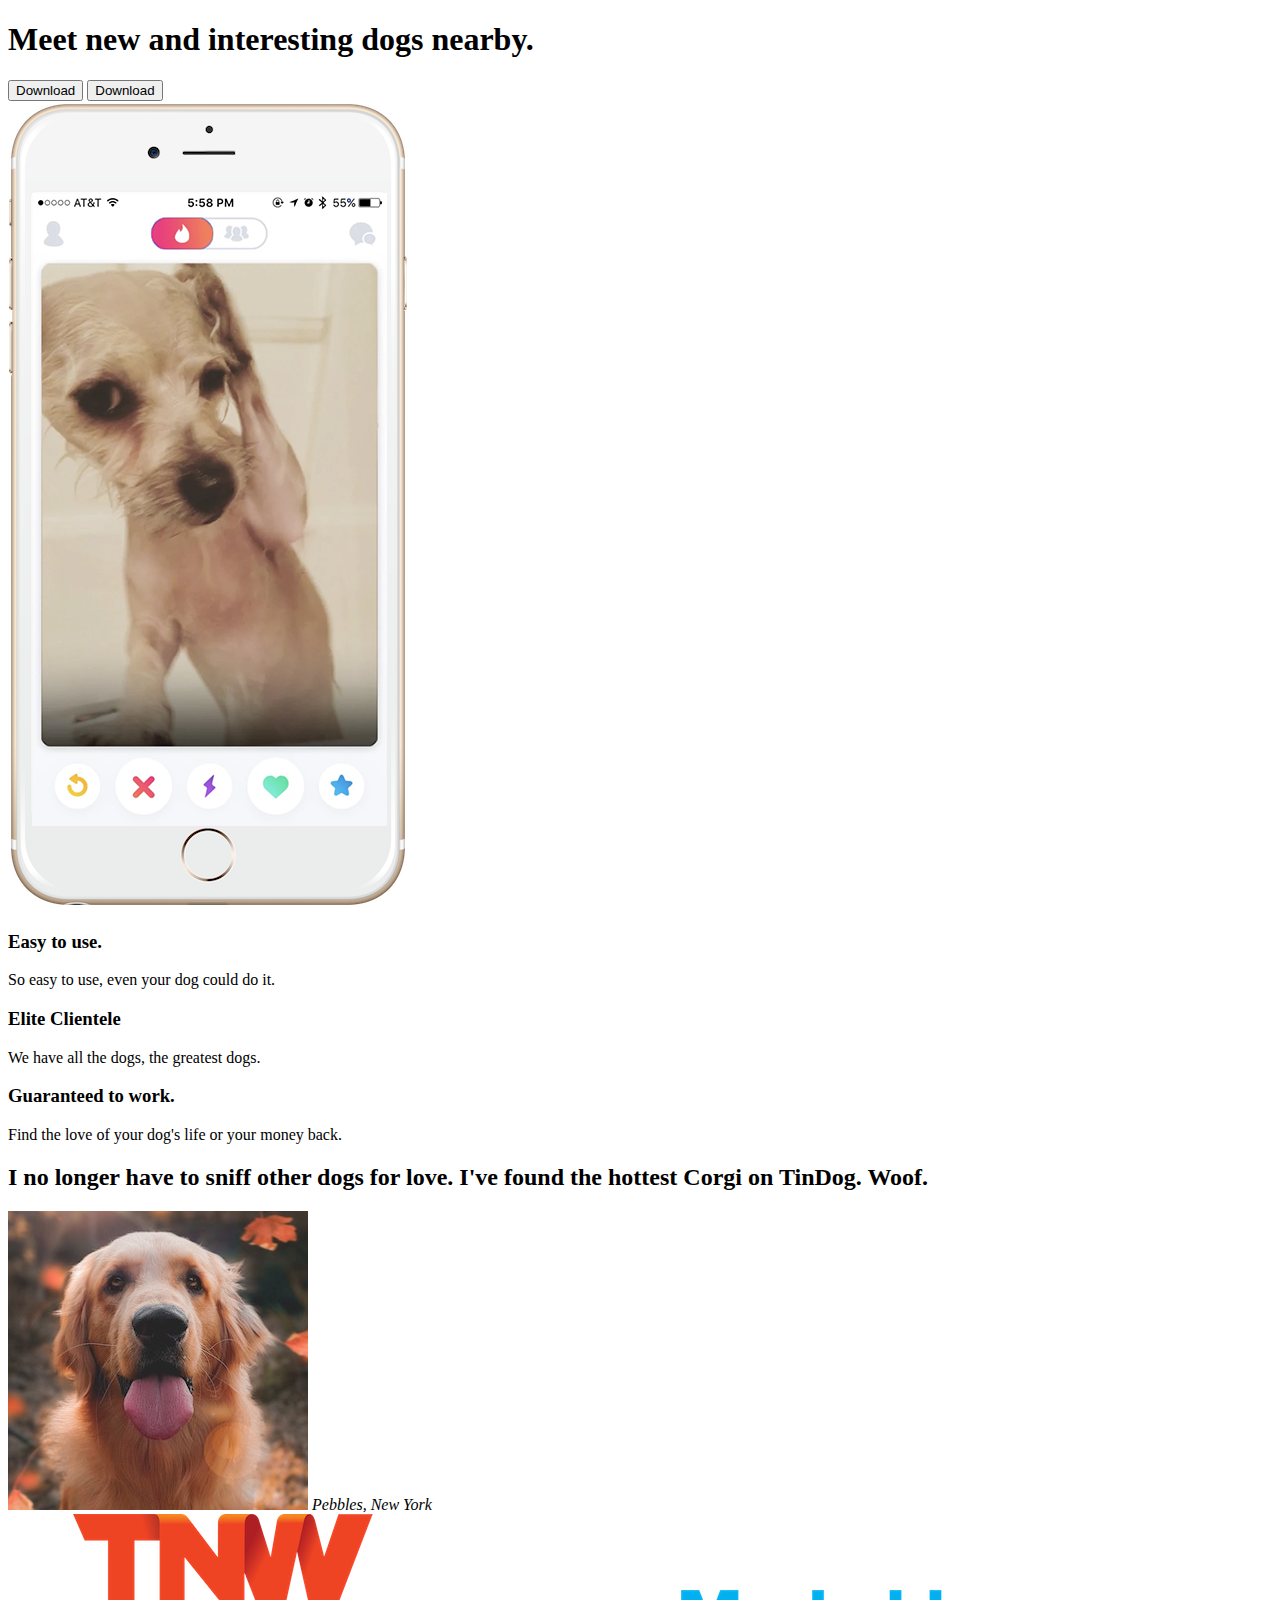
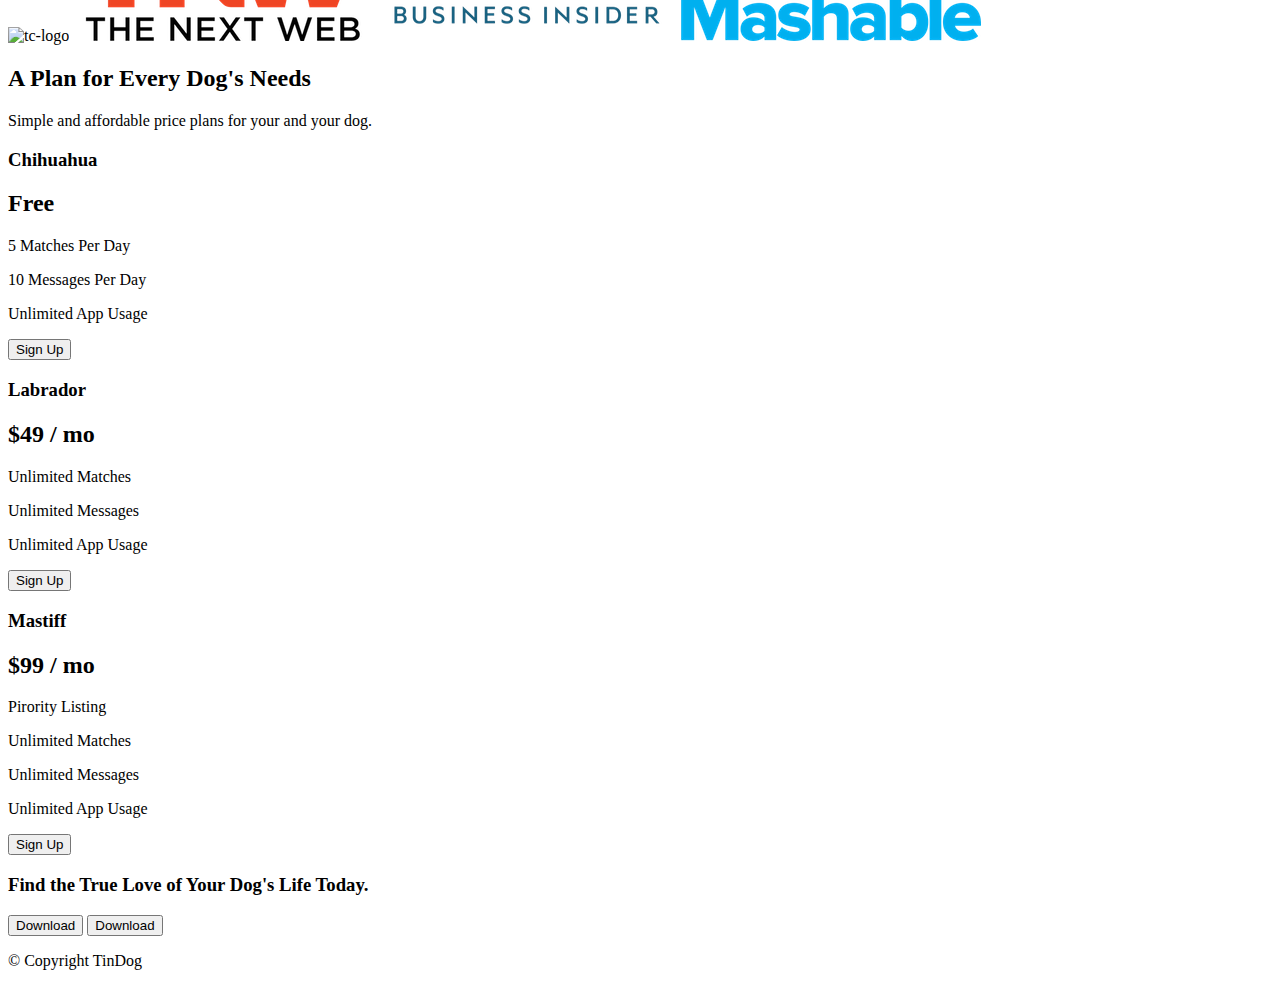
==== TinDog-Start-master/index.html @ e4f6cde6 "TinDog v.1.0" ====
<!DOCTYPE html>
<html>

<head>
  <meta charset="utf-8">
  <title>TinDog</title>
  <link rel="stylesheet" href="css/styles.css">
</head>

<body>

  <section id="title">

    <!-- Nav Bar -->




    <!-- Title -->

    <div>
      <h1>Meet new and interesting dogs nearby.</h1>
      <button type="button">Download</button>
      <button type="button">Download</button>
    </div>
    <div>
      <img src="images/iphone6.png" alt="iphone-mockup">
    </div>

  </section>


  <!-- Features -->

  <section id="features">

    <h3>Easy to use.</h3>
    <p>So easy to use, even your dog could do it.</p>

    <h3>Elite Clientele</h3>
    <p>We have all the dogs, the greatest dogs.</p>

    <h3>Guaranteed to work.</h3>
    <p>Find the love of your dog's life or your money back.</p>

  </section>


  <!-- Testimonials -->

  <section id="testimonials">

    <h2>I no longer have to sniff other dogs for love. I've found the hottest Corgi on TinDog. Woof.</h2>
    <img src="images/dog-img.jpg" alt="dog-profile">
    <em>Pebbles, New York</em>

    <!-- <h2 class="testimonial-text">My dog used to be so lonely, but with TinDog's help, they've found the love of their life. I think.</h2>
    <img class="testimonial-image" src="images/lady-img.jpg" alt="lady-profile">
    <em>Beverly, Illinois</em> -->

  </section>


  <!-- Press -->

  <section id="press">
    <img src="images/techcrunch.png" alt="tc-logo">
    <img src="images/tnw.png" alt="tnw-logo">
    <img src="images/bizinsider.png" alt="biz-insider-logo">
    <img src="images/mashable.png" alt="mashable-logo">

  </section>


  <!-- Pricing -->

  <section id="pricing">

    <h2>A Plan for Every Dog's Needs</h2>
    <p>Simple and affordable price plans for your and your dog.</p>


    <h3>Chihuahua</h3>
    <h2>Free</h2>
    <p>5 Matches Per Day</p>
    <p>10 Messages Per Day</p>
    <p>Unlimited App Usage</p>
    <button type="button">Sign Up</button>


    <h3>Labrador</h3>
    <h2>$49 / mo</h2>
    <p>Unlimited Matches</p>
    <p>Unlimited Messages</p>
    <p>Unlimited App Usage</p>
    <button type="button">Sign Up</button>


    <h3>Mastiff</h3>
    <h2>$99 / mo</h2>
    <p>Pirority Listing</p>
    <p>Unlimited Matches</p>
    <p>Unlimited Messages</p>
    <p>Unlimited App Usage</p>
    <button type="button">Sign Up</button>

  </section>


  <!-- Call to Action -->

  <section id="cta">

    <h3>Find the True Love of Your Dog's Life Today.</h3>
    <button type="button">Download</button>
    <button type="button">Download</button>

  </section>


  <!-- Footer -->

  <footer id="footer">

    <p>© Copyright TinDog</p>

  </footer>


</body>

</html>
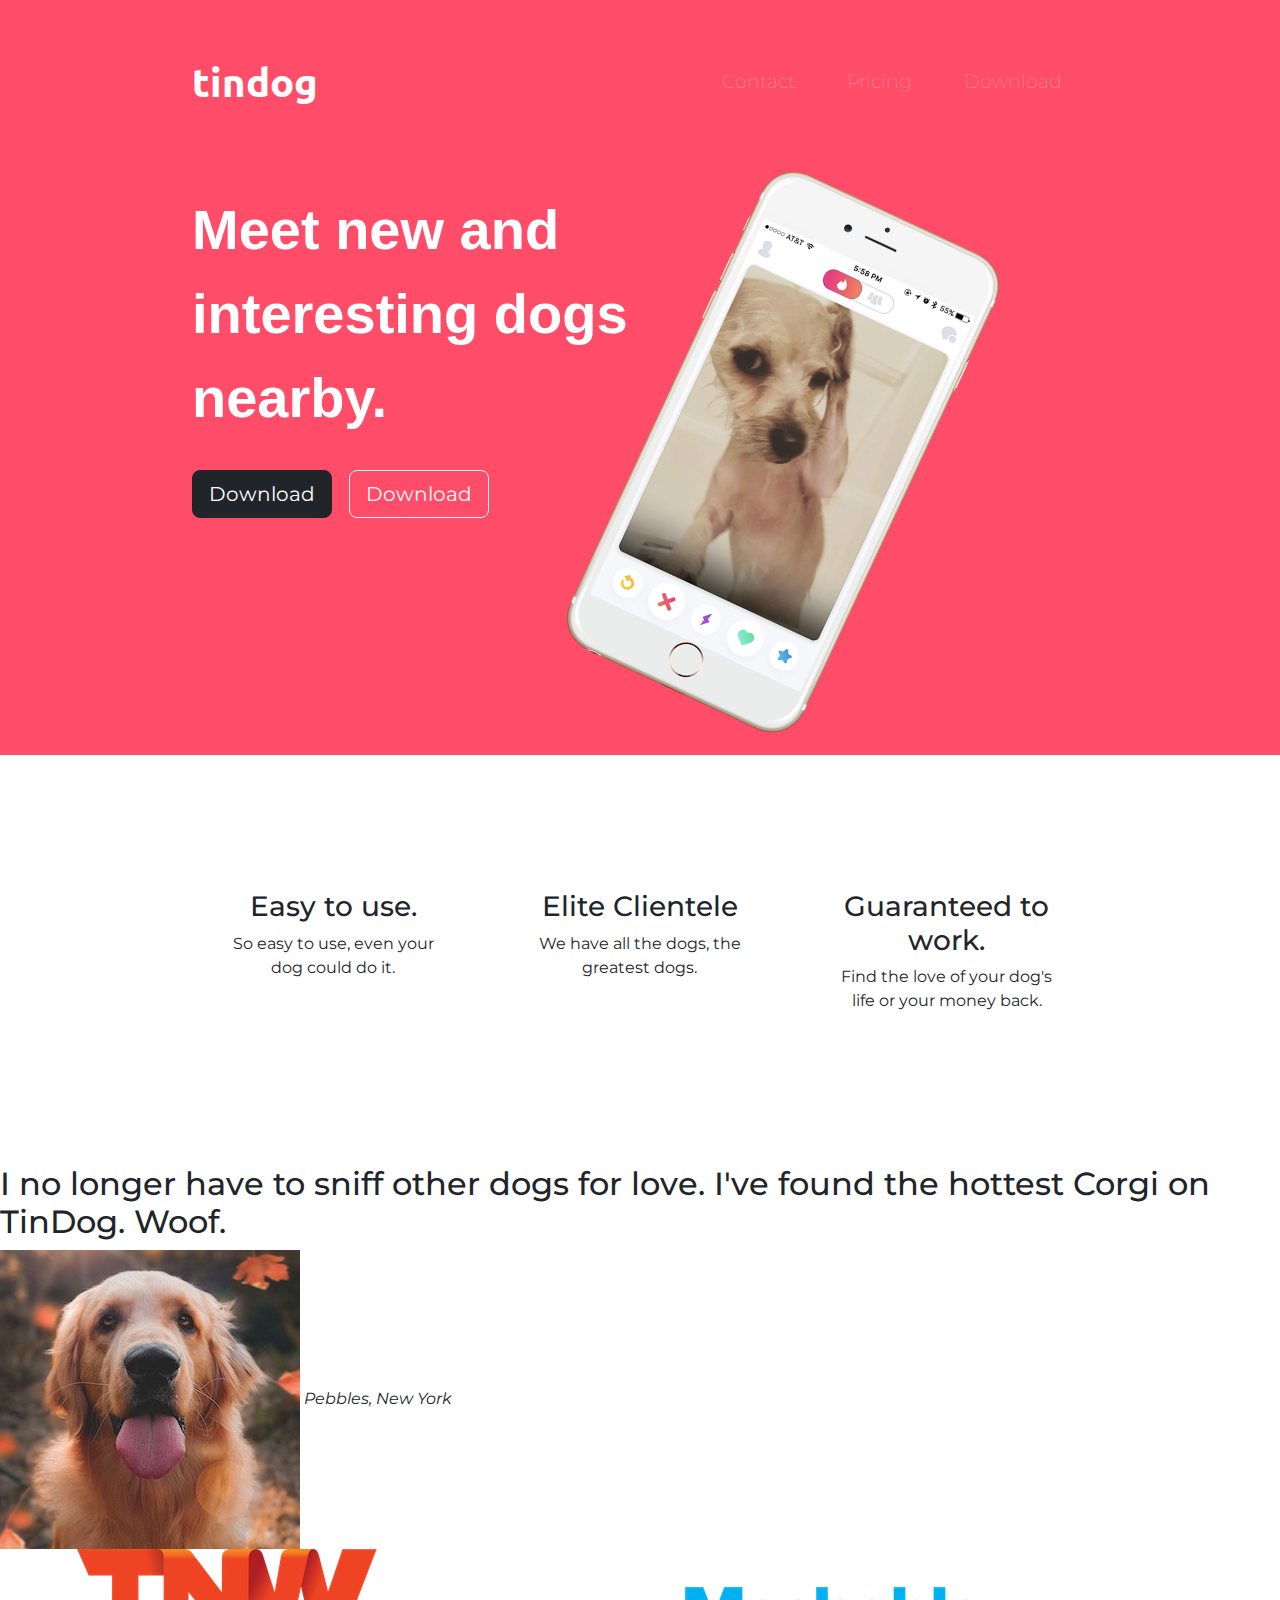
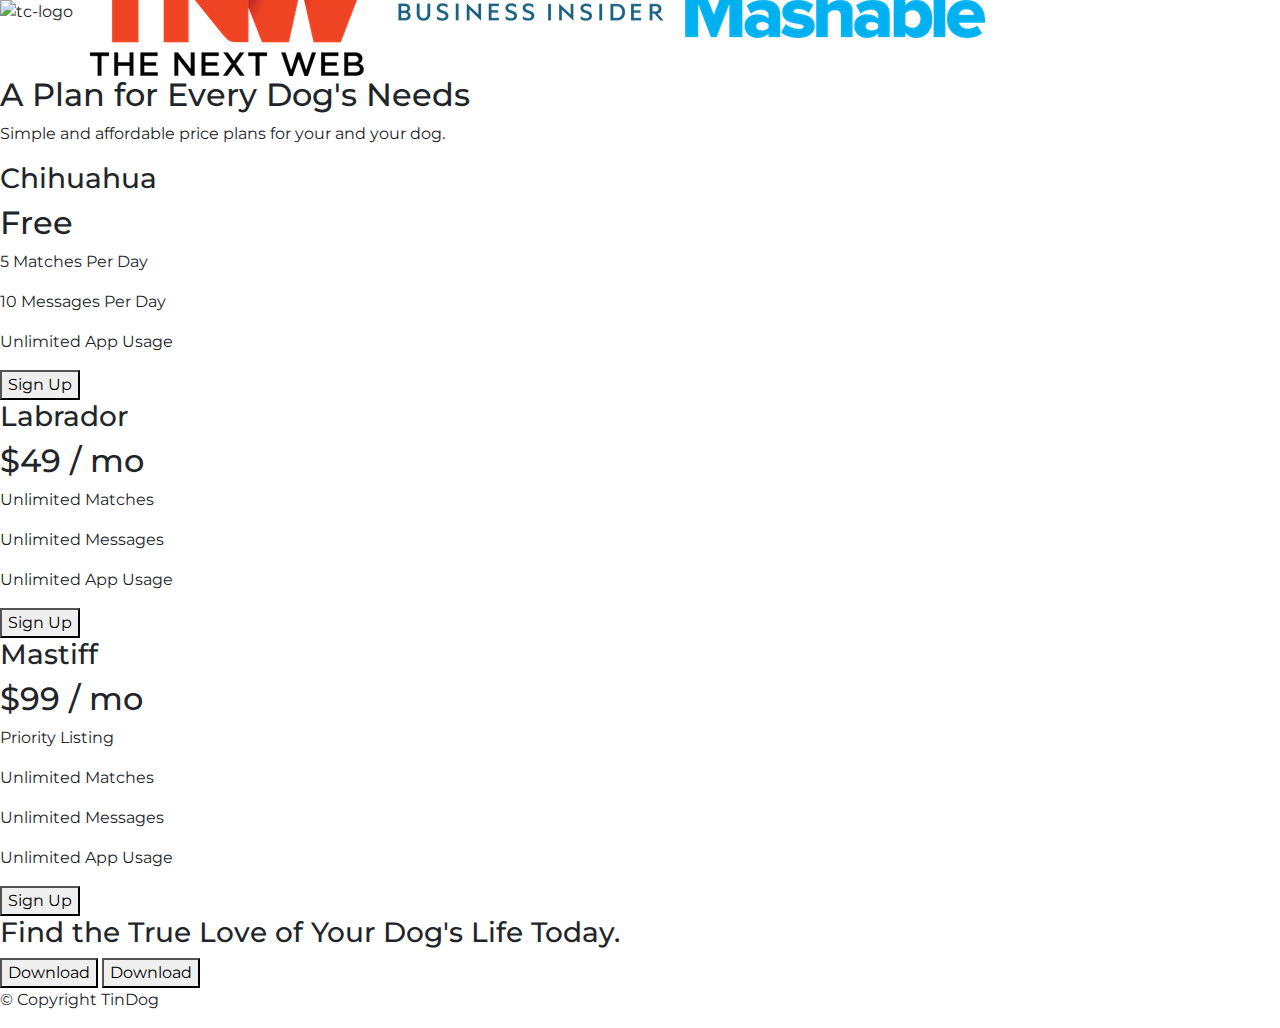
==== commit afad0db2: "tindog v.1.0.1 customized nav bar and title bar" ====
--- a/TinDog-Start-master/index.html
+++ b/TinDog-Start-master/index.html
@@ -3,45 +3,98 @@
 
 <head>
   <meta charset="utf-8">
+  <meta name="viewport" content="width=device-width, initial-scale=1">
   <title>TinDog</title>
+
+  <!-- Google Fonts -->
+  <link href="https://fonts.googleapis.com/css2?family=Montserrat:wght@900&display=swap" rel="stylesheet">
+  <link href="https://fonts.googleapis.com/css2?family=Montserrat&display=swap" rel="stylesheet">
+  <link rel="preconnect" href="https://fonts.googleapis.com">
+  <link rel="preconnect" href="https://fonts.gstatic.com" crossorigin>
+  <link href="https://fonts.googleapis.com/css2?family=Ubuntu&display=swap" rel="stylesheet">
+
+  <!-- Bootstrap CDN -->
+  <link rel="stylesheet" href="https://cdn.jsdelivr.net/npm/bootstrap@5.2.0-beta1/dist/css/bootstrap.min.css">
   <link rel="stylesheet" href="css/styles.css">
+
+  <!-- Bootstrap Script -->
+  <script src="https://cdn.jsdelivr.net/npm/@popperjs/core@2.11.5/dist/umd/popper.min.js"
+    integrity="sha384-Xe+8cL9oJa6tN/veChSP7q+mnSPaj5Bcu9mPX5F5xIGE0DVittaqT5lorf0EI7Vk"
+    crossorigin="anonymous"></script>
+  <script src="https://cdn.jsdelivr.net/npm/bootstrap@5.2.0-beta1/dist/js/bootstrap.min.js"
+    integrity="sha384-kjU+l4N0Yf4ZOJErLsIcvOU2qSb74wXpOhqTvwVx3OElZRweTnQ6d31fXEoRD1Jy"
+    crossorigin="anonymous"></script>
+
+  <!-- Font Awesome -->
+  <script src="https://kit.fontawesome.com/07d00f4453.js" crossorigin="anonymous"></script>
+
+
 </head>
 
 <body>
 
   <section id="title">
+    <div class="container-fluid">
+      <!-- Nav Bar -->
+      <nav class="navbar navbar-expand-lg  navbar-dark ">
+        <a class="navbar-brand" href="#">tindog</a>
+        <button class="navbar-toggler" type="button" data-bs-toggle="collapse" data-bs-target="#navbarTogglerDemo01"
+          aria-controls="navbarTogglerDemo01" aria-expanded="false" aria-label="Toggle navigation">
+          <span class="navbar-toggler-icon"></span>
+        </button>
+        <div class="collapse navbar-collapse" id="navbarTogglerDemo01">
+          <ul class="navbar-nav ms-auto">
+            <li class="nav-item">
+              <a class="nav-link" aria-current="page" href="#">Contact</a>
+            </li>
+            <li class="nav-item">
+              <a class="nav-link" href="#">Pricing</a>
+            </li>
+            <li class="nav-item">
+              <a class="nav-link">Download</a>
+            </li>
+          </ul>
+        </div>
+      </nav>
 
-    <!-- Nav Bar -->
+      <!-- Title -->
 
+      <div class="row">
+        <div class="col-lg-6 col-md-6">
+          <h1>Meet new and interesting dogs nearby.</h1>
+          <button type="button" class="btn btn-lg btn-dark downloadButton"> <i class="fa-brands fa-apple"></i>
+            Download</button>
+          <button type="buton" class="btn btn-outline-light btn-lg"> <i
+              class="fa-brands fa-google-play"></i>Download</button>
+        </div>
 
-
-
-    <!-- Title -->
-
-    <div>
-      <h1>Meet new and interesting dogs nearby.</h1>
-      <button type="button">Download</button>
-      <button type="button">Download</button>
+        <div class="col-lg-6">
+          <img class="iphone6" src="images/iphone6.png" alt="iphone-mockup">
+        </div>
+      </div>
     </div>
-    <div>
-      <img src="images/iphone6.png" alt="iphone-mockup">
-    </div>
-
   </section>
 
 
   <!-- Features -->
 
   <section id="features">
+    <div class="row">
 
-    <h3>Easy to use.</h3>
-    <p>So easy to use, even your dog could do it.</p>
+      <div class="col-lg-4 feature-box">
+        <h3>Easy to use.</h3>
+        <p>So easy to use, even your dog could do it.</p>
+      </div>
 
-    <h3>Elite Clientele</h3>
-    <p>We have all the dogs, the greatest dogs.</p>
-
-    <h3>Guaranteed to work.</h3>
-    <p>Find the love of your dog's life or your money back.</p>
+      <div class="col-lg-4 feature-box">
+        <h3>Elite Clientele</h3>
+        <p>We have all the dogs, the greatest dogs.</p>
+      </div>
+      <div class="col-lg-4 feature-box">
+        <h3>Guaranteed to work.</h3>
+        <p>Find the love of your dog's life or your money back.</p>
+      </div>
+    </div>
 
   </section>
 
@@ -98,7 +151,7 @@
 
     <h3>Mastiff</h3>
     <h2>$99 / mo</h2>
-    <p>Pirority Listing</p>
+    <p>Priority Listing</p>
     <p>Unlimited Matches</p>
     <p>Unlimited Messages</p>
     <p>Unlimited App Usage</p>
@@ -129,4 +182,4 @@
 
 </body>
 
-</html>
+</html>--- a/TinDog-Start-master/css/styles.css
+++ b/TinDog-Start-master/css/styles.css
@@ -0,0 +1,75 @@
+#title {
+    background-color: #ff4c68;
+}
+
+body {
+    font-family: "Montserrat";
+    font-weight: 400;
+}
+
+h1 {
+    font-family: "Montserrat-Black", sans-serif;
+    font-weight: 900;
+    font-size: 3.5rem;
+    line-height: 1.5;
+    color: white;
+}
+
+.container-fluid {
+    padding: 3% 15%;
+}
+
+.apple {
+    width: 25px;
+    margin-bottom: 7px;
+}
+
+.playstore {
+    width: 20px;
+    margin-bottom: 5px;
+}
+
+
+
+/* Navigation Bar */
+.navbar {
+    padding-bottom: 4.5rem;
+}
+
+.navbar-brand {
+    font-family: "Ubuntu", san-serif;
+    font-size: 2.5rem;
+    font-weight: bold;
+}
+
+.nav-item {
+    padding: 0 18px;
+}
+
+.nav-link {
+    font-size: 1.2rem;
+    /* font-family: "Monserrat"; */
+    font-weight: lighter;
+}
+
+/* Buttons */
+.downloadButton {
+    margin: 5% 3% 5% 0;
+}
+
+/* title image */
+.iphone6 {
+    transform: rotate(25deg);
+    /* margin-top: 100px; */
+    width: 60%;
+}
+
+/* Features */
+#features {
+    padding: 7% 15%;
+    text-align: center;
+}
+
+.feature-box {
+    padding: 5%;
+}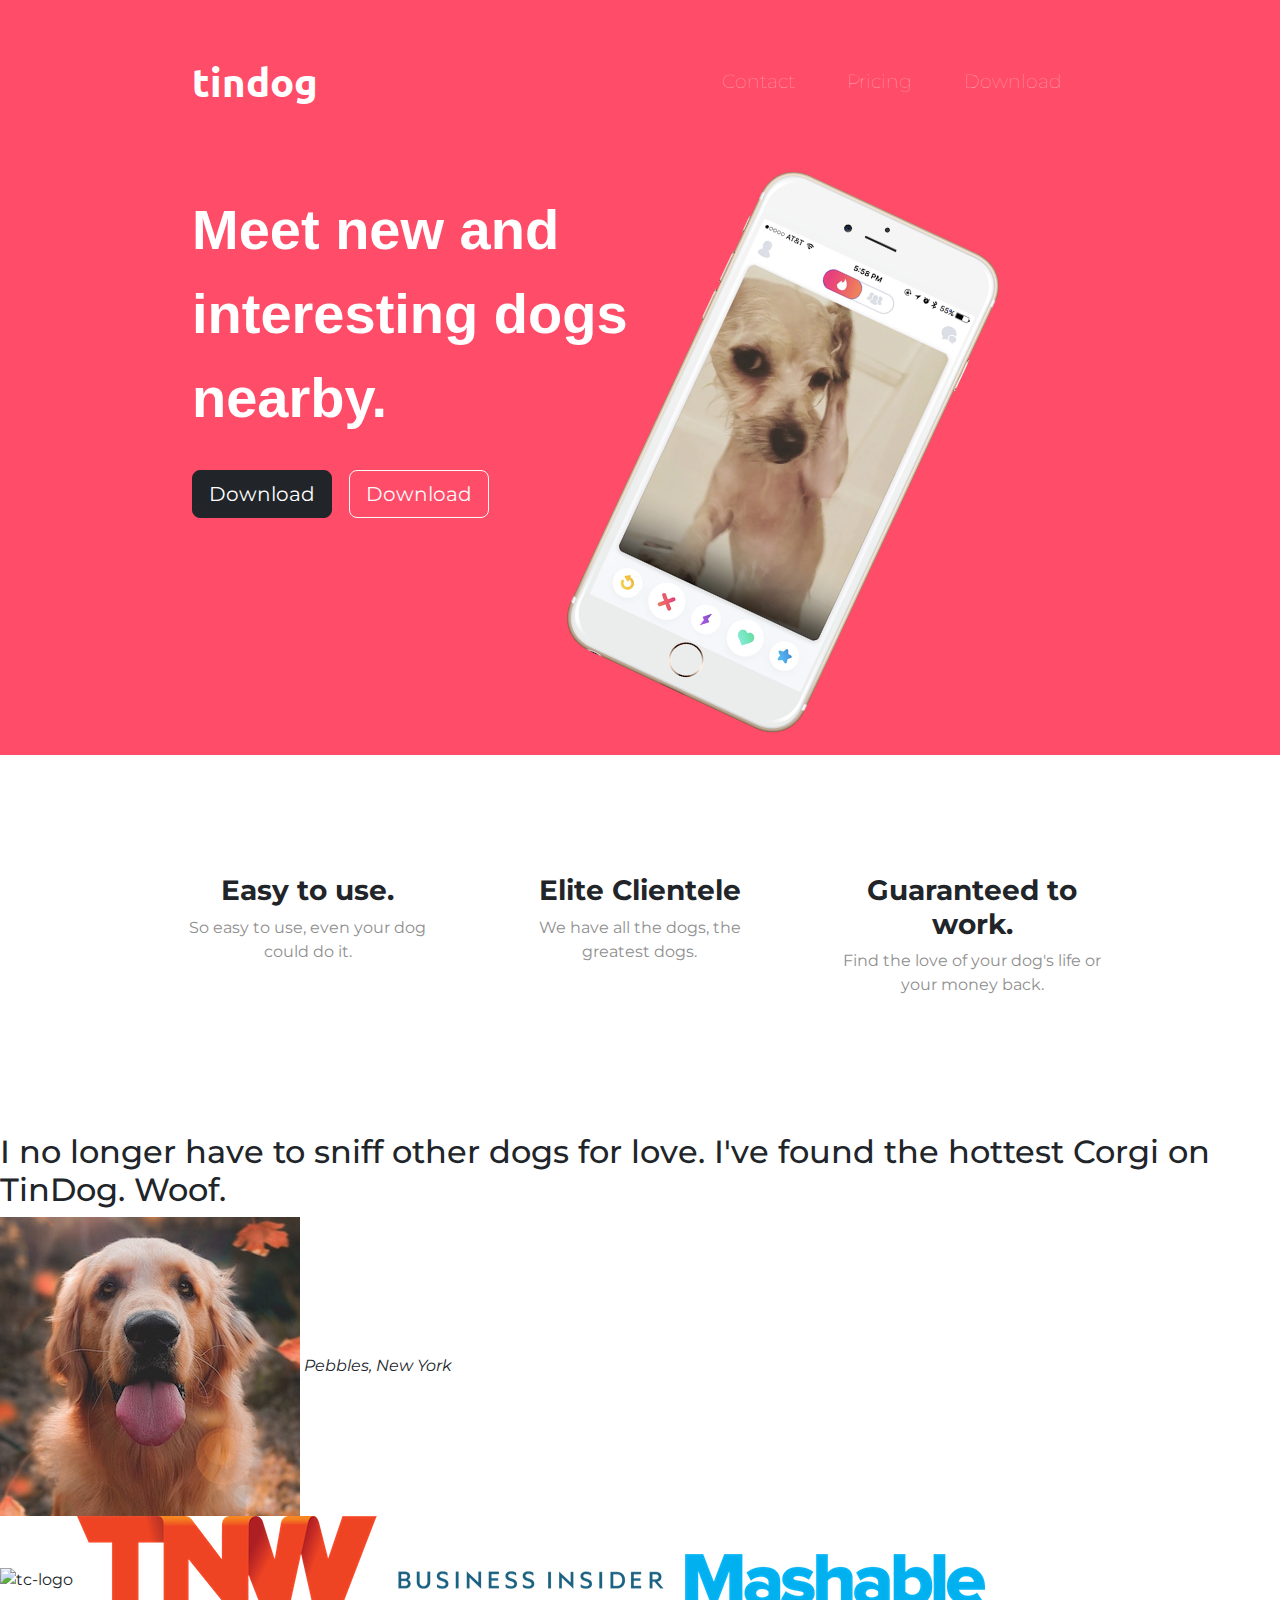
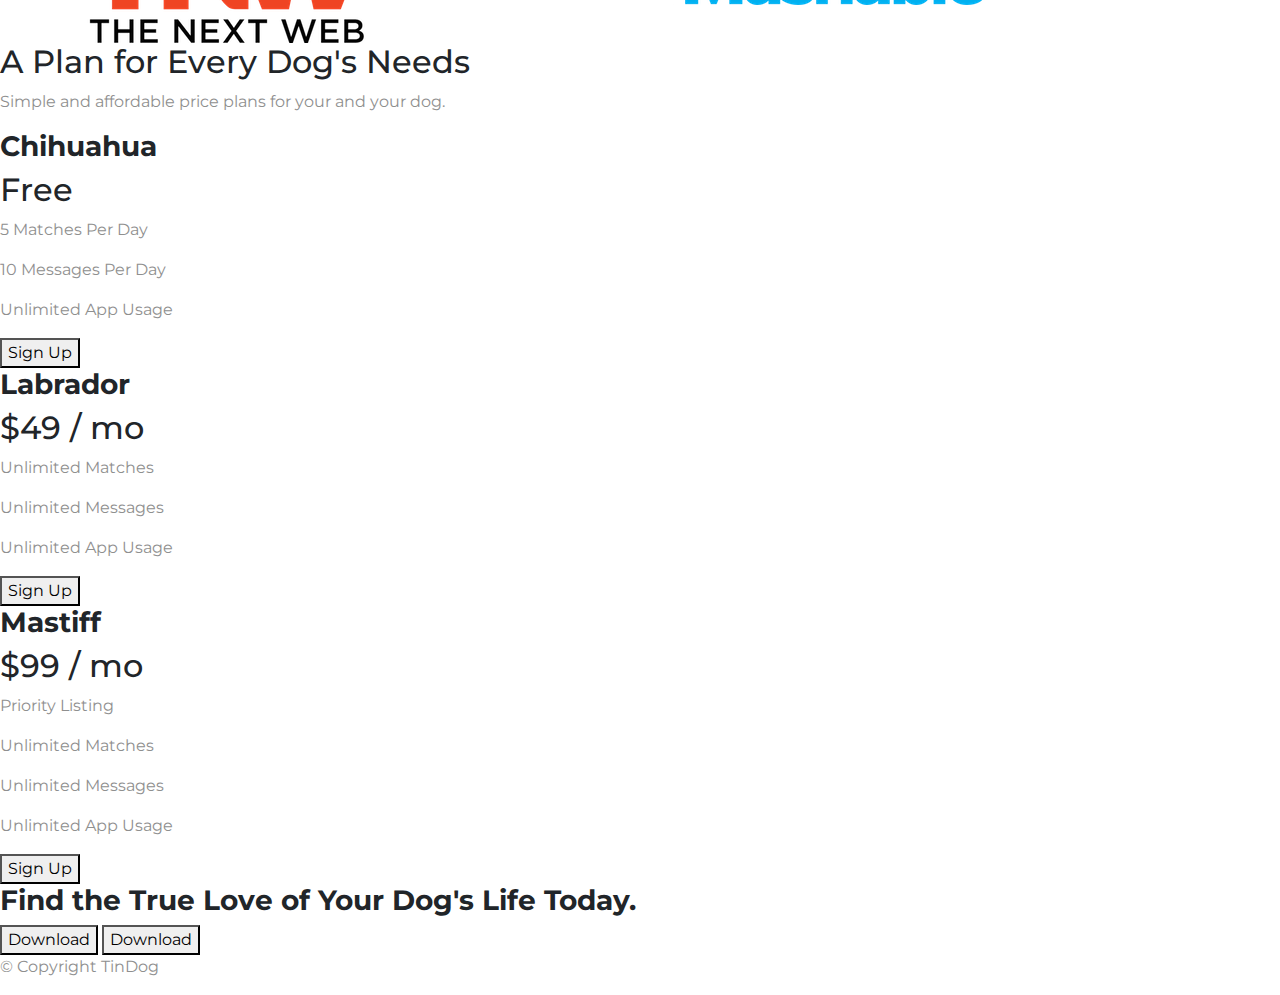
==== commit ef1c52f8: "tindog v.1.0.2 customized features section" ====
--- a/TinDog-Start-master/index.html
+++ b/TinDog-Start-master/index.html
@@ -64,7 +64,7 @@
           <h1>Meet new and interesting dogs nearby.</h1>
           <button type="button" class="btn btn-lg btn-dark downloadButton"> <i class="fa-brands fa-apple"></i>
             Download</button>
-          <button type="buton" class="btn btn-outline-light btn-lg"> <i
+          <button type="button" class="btn btn-outline-light btn-lg"> <i
               class="fa-brands fa-google-play"></i>Download</button>
         </div>
 
@@ -82,15 +82,18 @@
     <div class="row">
 
       <div class="col-lg-4 feature-box">
+        <i class="feature-icon fa-4x fa-solid fa-circle-check"></i>
         <h3>Easy to use.</h3>
         <p>So easy to use, even your dog could do it.</p>
       </div>
 
       <div class="col-lg-4 feature-box">
+        <i class="feature-icon fa-4x fa-solid fa-bullseye"></i>
         <h3>Elite Clientele</h3>
         <p>We have all the dogs, the greatest dogs.</p>
       </div>
       <div class="col-lg-4 feature-box">
+        <i class="feature-icon fa-4x fa-solid fa-heart"></i>
         <h3>Guaranteed to work.</h3>
         <p>Find the love of your dog's life or your money back.</p>
       </div>
--- a/TinDog-Start-master/css/styles.css
+++ b/TinDog-Start-master/css/styles.css
@@ -28,7 +28,6 @@
     width: 20px;
     margin-bottom: 5px;
 }
-
 
 
 /* Navigation Bar */
@@ -66,10 +65,29 @@
 
 /* Features */
 #features {
-    padding: 7% 15%;
+    padding: 7% 12%;
     text-align: center;
 }
 
+h3 {
+    font-weight: bold;
+}
+
 .feature-box {
-    padding: 5%;
+    padding: 3%;
+}
+
+p {
+    color: #8f8f8f;
+}
+
+
+.feature-icon {
+    color: #ef8172;
+    margin-bottom: 1rem;
+}
+
+.feature-icon:hover {
+    color: #ff4c68;
+    transition-duration: 0.5s;
 }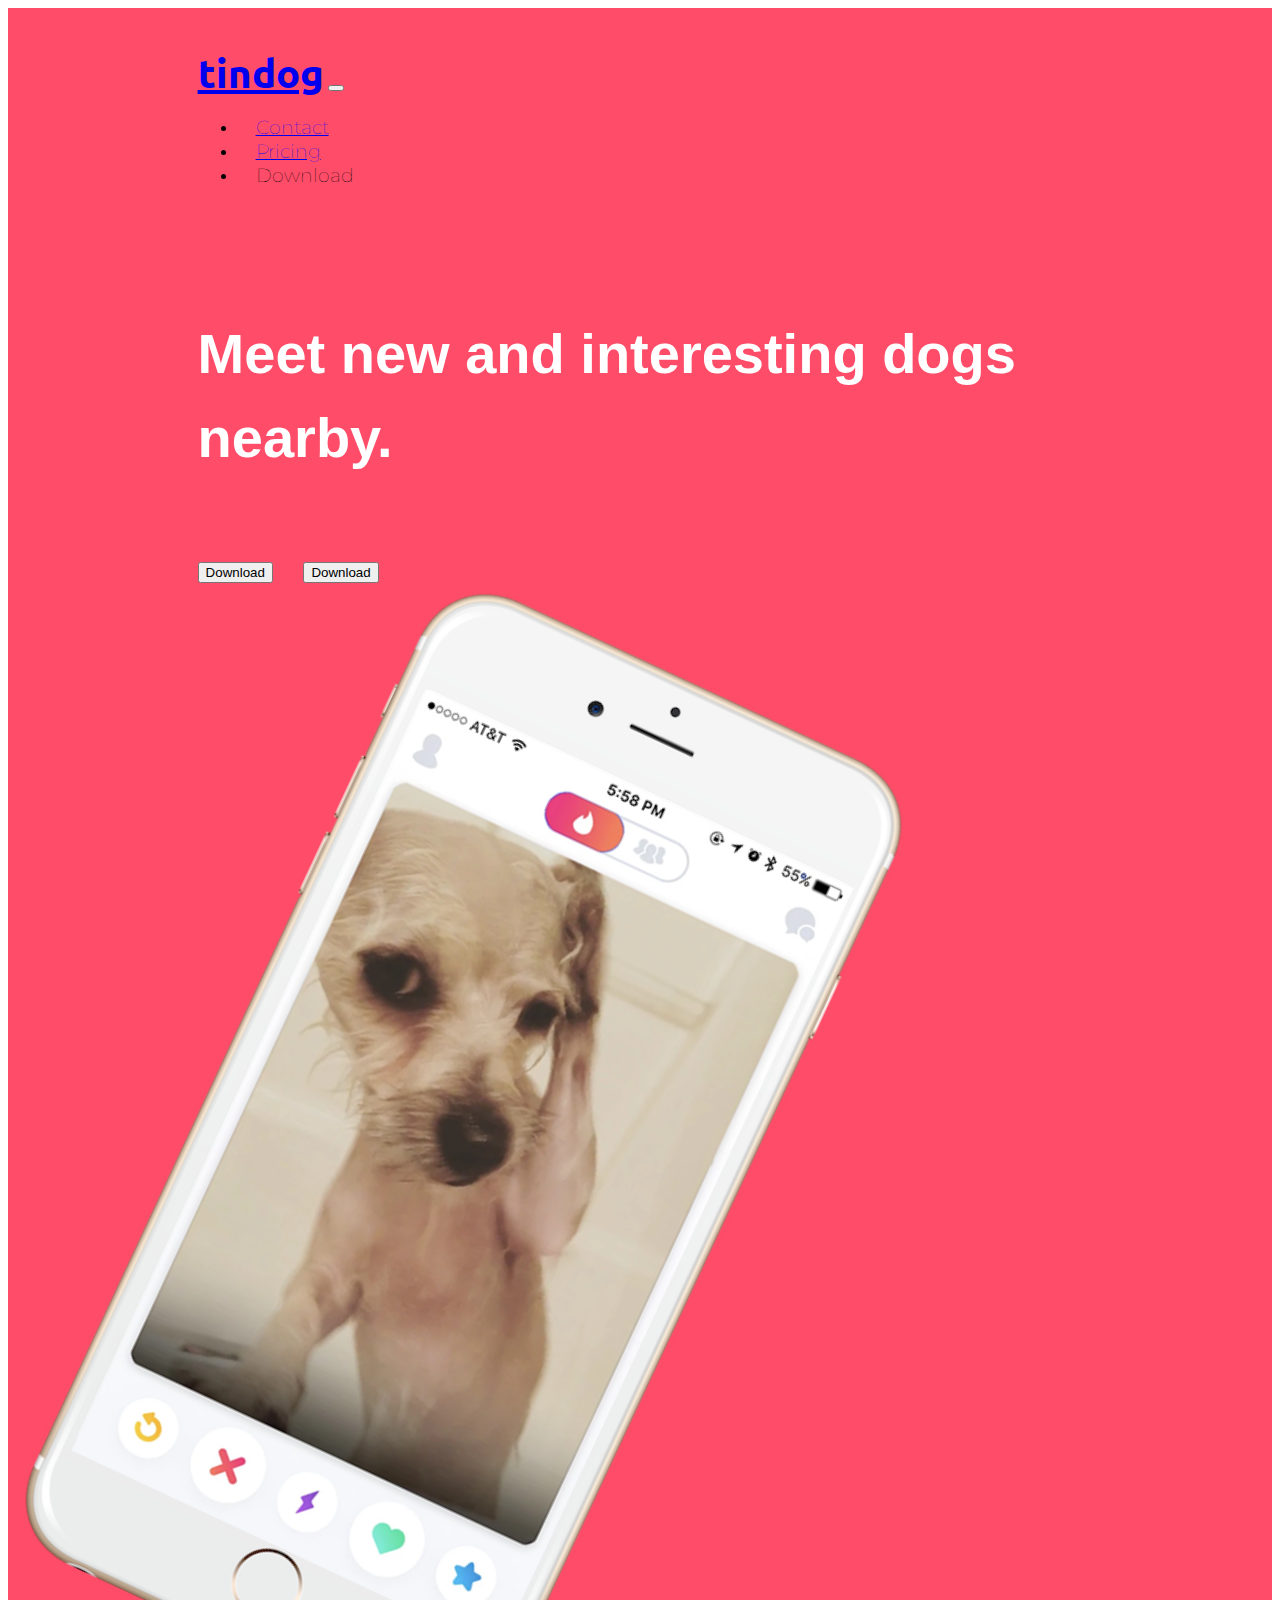
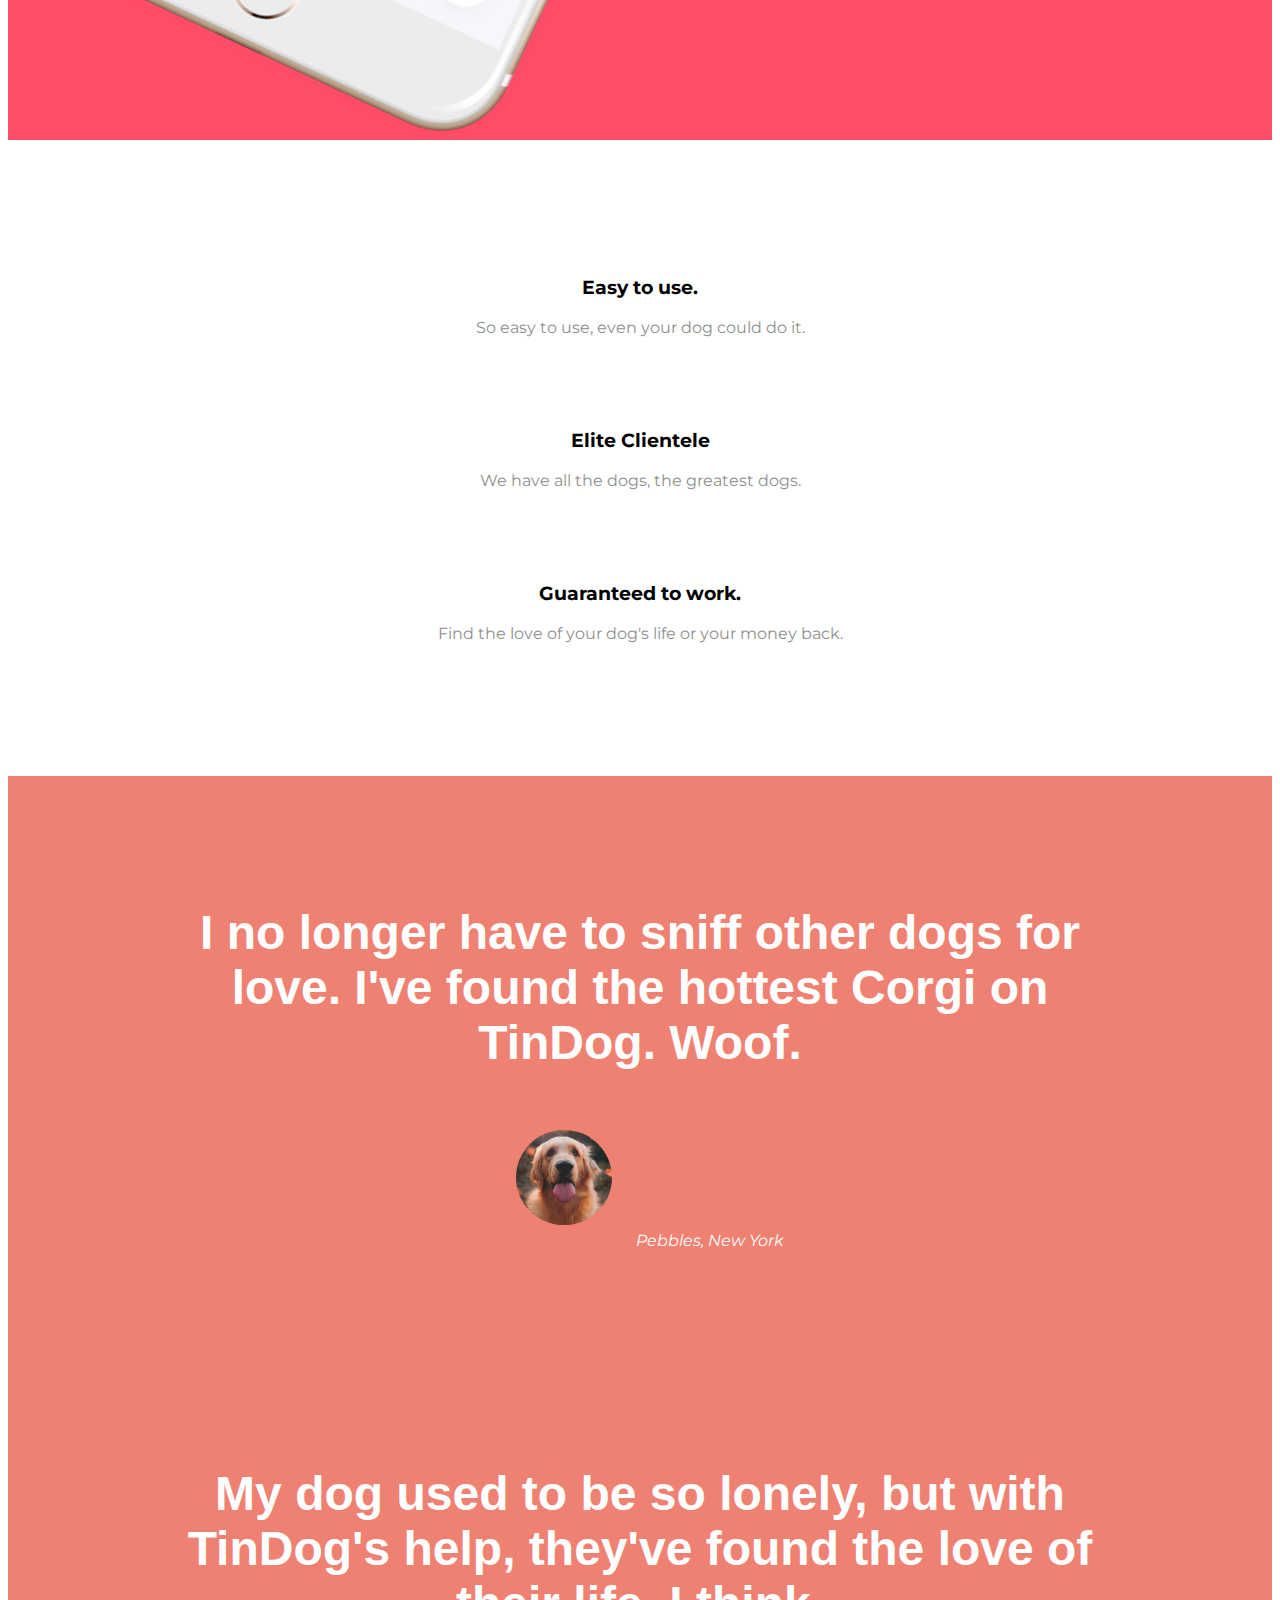
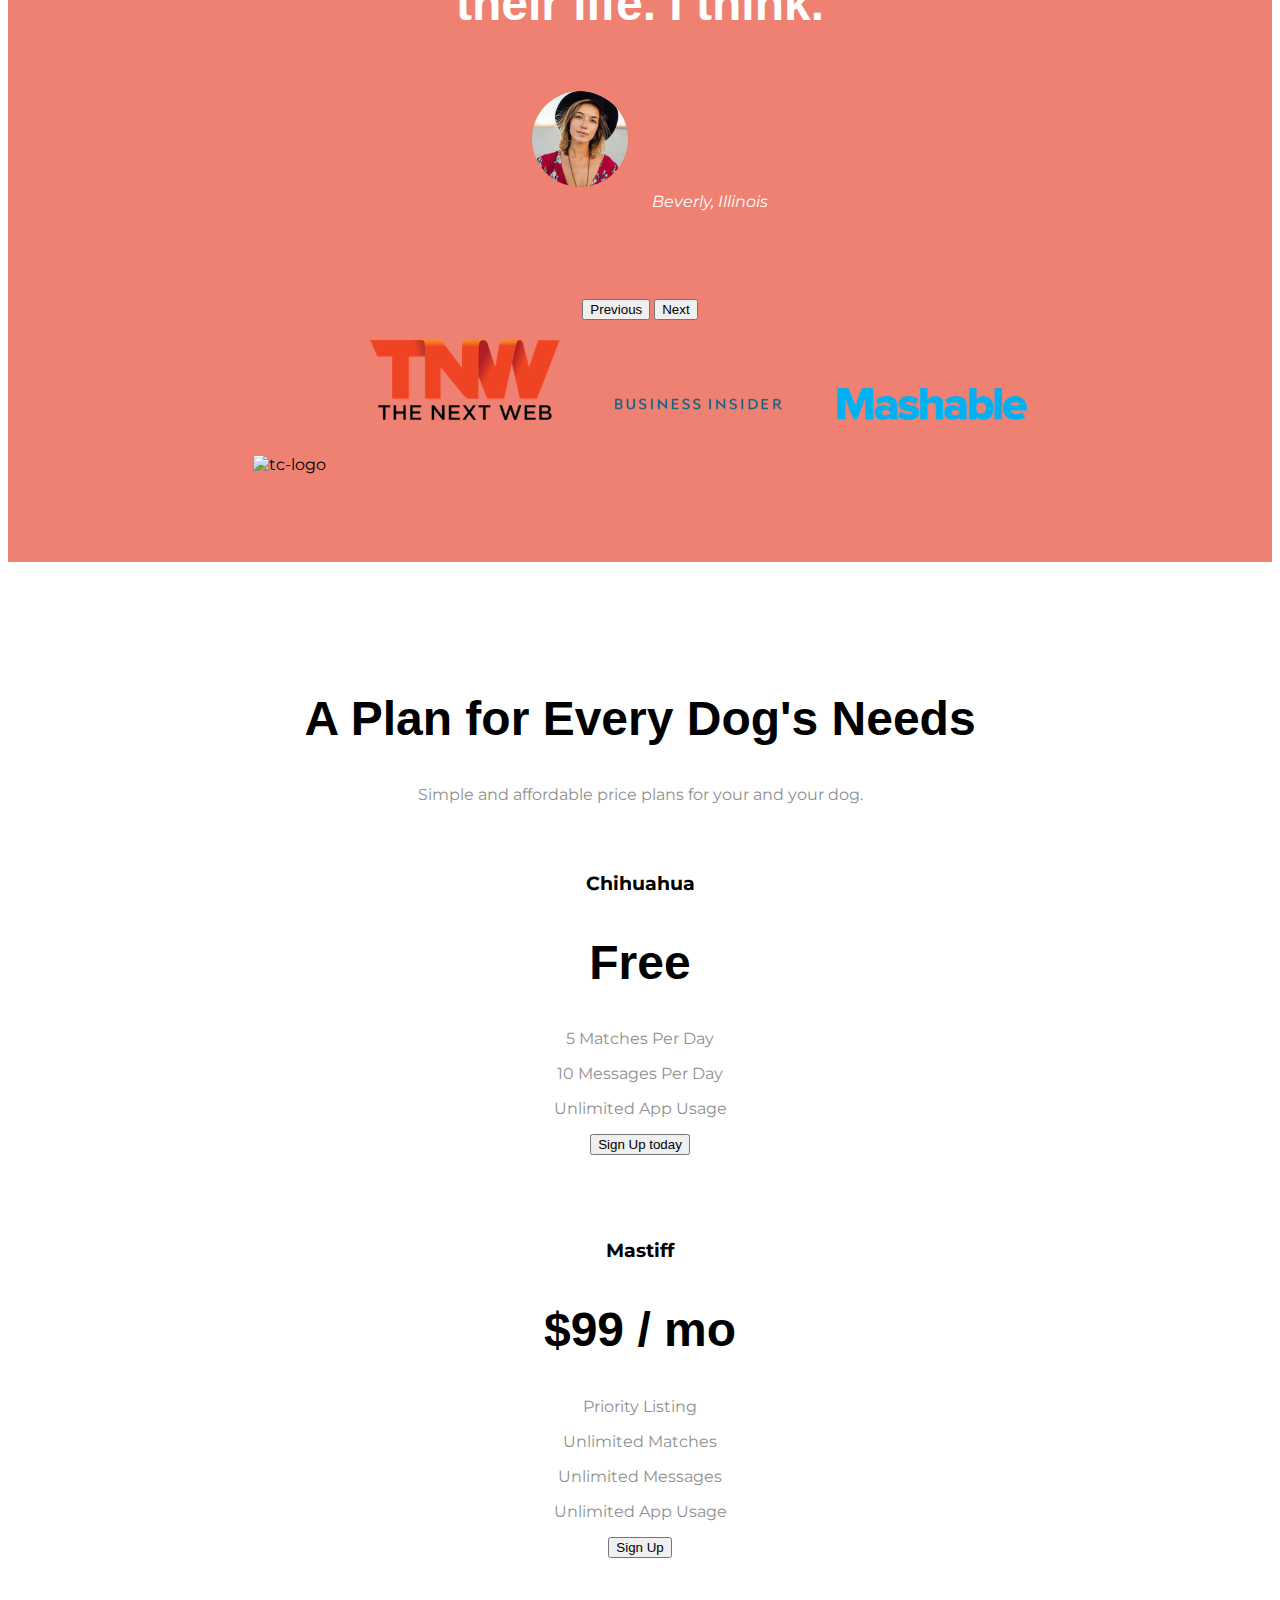
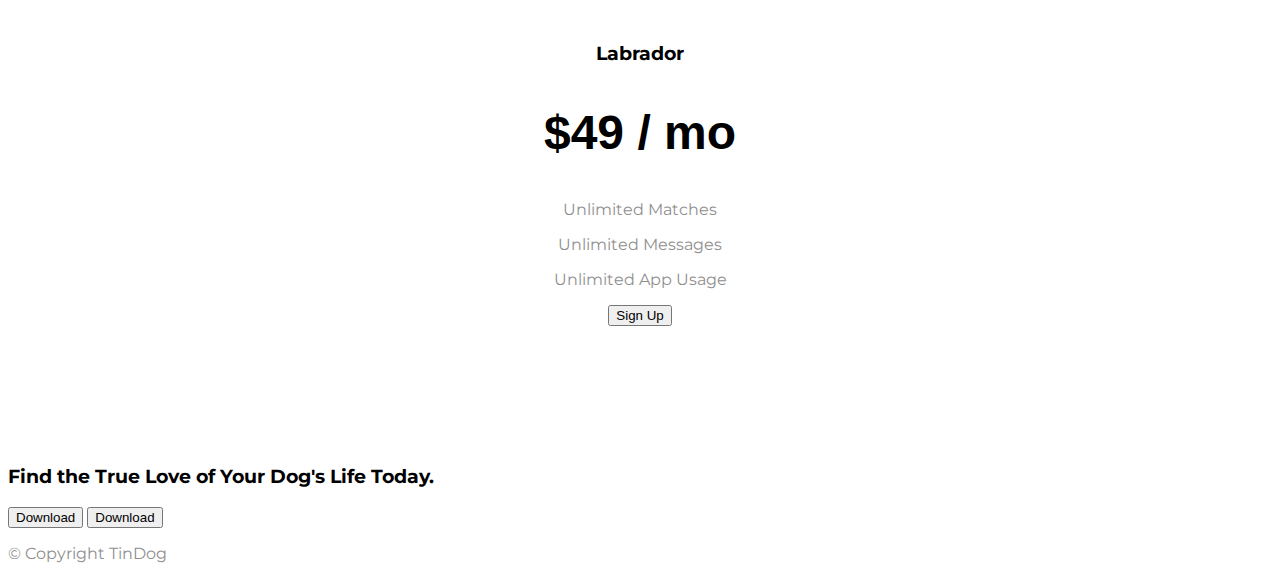
==== commit 259c534d: "Added bootstrap cards" ====
--- a/TinDog-Start-master/index.html
+++ b/TinDog-Start-master/index.html
@@ -14,7 +14,8 @@
   <link href="https://fonts.googleapis.com/css2?family=Ubuntu&display=swap" rel="stylesheet">
 
   <!-- Bootstrap CDN -->
-  <link rel="stylesheet" href="https://cdn.jsdelivr.net/npm/bootstrap@5.2.0-beta1/dist/css/bootstrap.min.css">
+  <link href="https://cdn.jsdelivr.net/npm/bootstrap@5.2.0-beta1/dist/css/bootstrap.min.css" rel="stylesheet"
+    integrity="sha384-0evHe/X+R7YkIZDRvuzKMRqM+OrBnVFBL6DOitfPri4tjfHxaWutUpFmBp4vmVor" crossorigin="anonymous">
   <link rel="stylesheet" href="css/styles.css">
 
   <!-- Bootstrap Script -->
@@ -24,6 +25,7 @@
   <script src="https://cdn.jsdelivr.net/npm/bootstrap@5.2.0-beta1/dist/js/bootstrap.min.js"
     integrity="sha384-kjU+l4N0Yf4ZOJErLsIcvOU2qSb74wXpOhqTvwVx3OElZRweTnQ6d31fXEoRD1Jy"
     crossorigin="anonymous"></script>
+
 
   <!-- Font Awesome -->
   <script src="https://kit.fontawesome.com/07d00f4453.js" crossorigin="anonymous"></script>
@@ -105,25 +107,42 @@
   <!-- Testimonials -->
 
   <section id="testimonials">
-
-    <h2>I no longer have to sniff other dogs for love. I've found the hottest Corgi on TinDog. Woof.</h2>
-    <img src="images/dog-img.jpg" alt="dog-profile">
-    <em>Pebbles, New York</em>
-
-    <!-- <h2 class="testimonial-text">My dog used to be so lonely, but with TinDog's help, they've found the love of their life. I think.</h2>
-    <img class="testimonial-image" src="images/lady-img.jpg" alt="lady-profile">
-    <em>Beverly, Illinois</em> -->
-
+    <div id="testimonial_carousel" class=" carousel slide" data-bs-ride="carousel" data-bs-interval="4000">
+      <div class="carousel-inner">
+        <div class="carousel-item active">
+          <h2>I no longer have to sniff other dogs for love. I've found the hottest Corgi on TinDog. Woof.</h2>
+          <img class="testimonial-image" src="images/dog-img.jpg" alt="dog-profile">
+          <em>Pebbles, New York</em>
+        </div>
+
+        <div class="carousel-item">
+          <h2 class="testimonial-text">My dog used to be so lonely, but with TinDog's help, they've found the love of
+            their life. I think.</h2>
+          <img class="testimonial-image" src="images/lady-img.jpg" alt="lady-profile">
+          <em>Beverly, Illinois</em>
+        </div>
+      </div>
+
+      <button class="carousel-control-prev" type="button" data-bs-target="#testimonial_carousel" data-bs-slide="prev">
+        <span class="carousel-control-prev-icon" aria-hidden="true"></span>
+        <span class="visually-hidden">Previous</span>
+      </button>
+      <button class="carousel-control-next" type="button" data-bs-target="#testimonial_carousel" data-bs-slide="next">
+        <span class="carousel-control-next-icon" aria-hidden="true"></span>
+        <span class="visually-hidden">Next</span>
+      </button>
+
+    </div>
   </section>
 
 
   <!-- Press -->
 
   <section id="press">
-    <img src="images/techcrunch.png" alt="tc-logo">
-    <img src="images/tnw.png" alt="tnw-logo">
-    <img src="images/bizinsider.png" alt="biz-insider-logo">
-    <img src="images/mashable.png" alt="mashable-logo">
+    <img class="press-image" src="images/techcrunch.png" alt="tc-logo">
+    <img class="press-image" src="images/tnw.png" alt="tnw-logo">
+    <img class="press-image" src="images/bizinsider.png" alt="biz-insider-logo">
+    <img class="press-image" src="images/mashable.png" alt="mashable-logo">
 
   </section>
 
@@ -135,31 +154,60 @@
     <h2>A Plan for Every Dog's Needs</h2>
     <p>Simple and affordable price plans for your and your dog.</p>
 
-
-    <h3>Chihuahua</h3>
-    <h2>Free</h2>
-    <p>5 Matches Per Day</p>
-    <p>10 Messages Per Day</p>
-    <p>Unlimited App Usage</p>
-    <button type="button">Sign Up</button>
-
-
-    <h3>Labrador</h3>
-    <h2>$49 / mo</h2>
-    <p>Unlimited Matches</p>
-    <p>Unlimited Messages</p>
-    <p>Unlimited App Usage</p>
-    <button type="button">Sign Up</button>
-
-
-    <h3>Mastiff</h3>
-    <h2>$99 / mo</h2>
-    <p>Priority Listing</p>
-    <p>Unlimited Matches</p>
-    <p>Unlimited Messages</p>
-    <p>Unlimited App Usage</p>
-    <button type="button">Sign Up</button>
-
+    <div class="row">
+      <div class="pricing-column col-lg-4 col-md-6">
+        <div class="card">
+          <div class="card-header">
+            <h3>Chihuahua</h3>
+          </div>
+          <div class="card-body">
+            <h2>Free</h2>
+            <p>5 Matches Per Day</p>
+            <p>10 Messages Per Day</p>
+            <p>Unlimited App Usage</p>
+            <!-- <div class="d-grid gap-2"> -->
+            <button class="btn btn-outline-primary col-12" type="button">Sign Up today</button>
+            <!-- </div> -->
+          </div>
+        </div>
+      </div>
+
+      <div class="pricing-column col-lg-4 col-md-6">
+        <div class="card">
+          <div class="card-header">
+            <h3>Mastiff</h3>
+          </div>
+          <div class="card-body">
+            <h2>$99 / mo</h2>
+            <p>Priority Listing</p>
+            <p>Unlimited Matches</p>
+            <p>Unlimited Messages</p>
+            <p>Unlimited App Usage</p>
+            <!-- <div class="d-grid gap-2"> -->
+            <button class="btn btn-primary col-12" type="button">Sign Up</button>
+            <!-- </div> -->
+          </div>
+        </div>
+      </div>
+
+      <div class="pricing-column col-lg-4 col-md-12">
+        <div class="card">
+          <div class="card-header">
+            <h3>Labrador</h3>
+          </div>
+          <div class="card-body">
+            <h2>$49 / mo</h2>
+            <p>Unlimited Matches</p>
+            <p>Unlimited Messages</p>
+            <p>Unlimited App Usage</p>
+            <!-- <div class="d-grid gap-2"> -->
+            <button class="btn btn-primary col-12" type="button">Sign Up</button>
+            <!-- </div> -->
+          </div>
+        </div>
+      </div>
+    </div>
+    </div>
   </section>
 
 
--- a/TinDog-Start-master/css/styles.css
+++ b/TinDog-Start-master/css/styles.css
@@ -90,4 +90,53 @@
 .feature-icon:hover {
     color: #ff4c68;
     transition-duration: 0.5s;
+}
+
+/* Testimonials */
+
+#testimonials {
+    background-color: #ef8172;
+
+    text-align: center;
+    color: white;
+}
+
+.carousel-item {
+    padding: 7% 12%;
+}
+
+h2 {
+    font-family: "Monserrat", sans-serif;
+    font-weight: bold;
+    font-size: 3rem;
+}
+
+.testimonial-image {
+    border-radius: 50%;
+    width: 10%;
+    /* float: left; */
+    margin: 20px;
+}
+
+/* Press */
+
+#press {
+    background-color: #ef8172;
+    text-align: center;
+    padding-bottom: 3%;
+}
+
+.press-image {
+    width: 15%;
+    margin: 20px 20px 50px;
+}
+
+/* Pricing */
+#pricing {
+    padding: 7%;
+    text-align: center;
+}
+
+.pricing-column {
+    padding: 3% 2%;
 }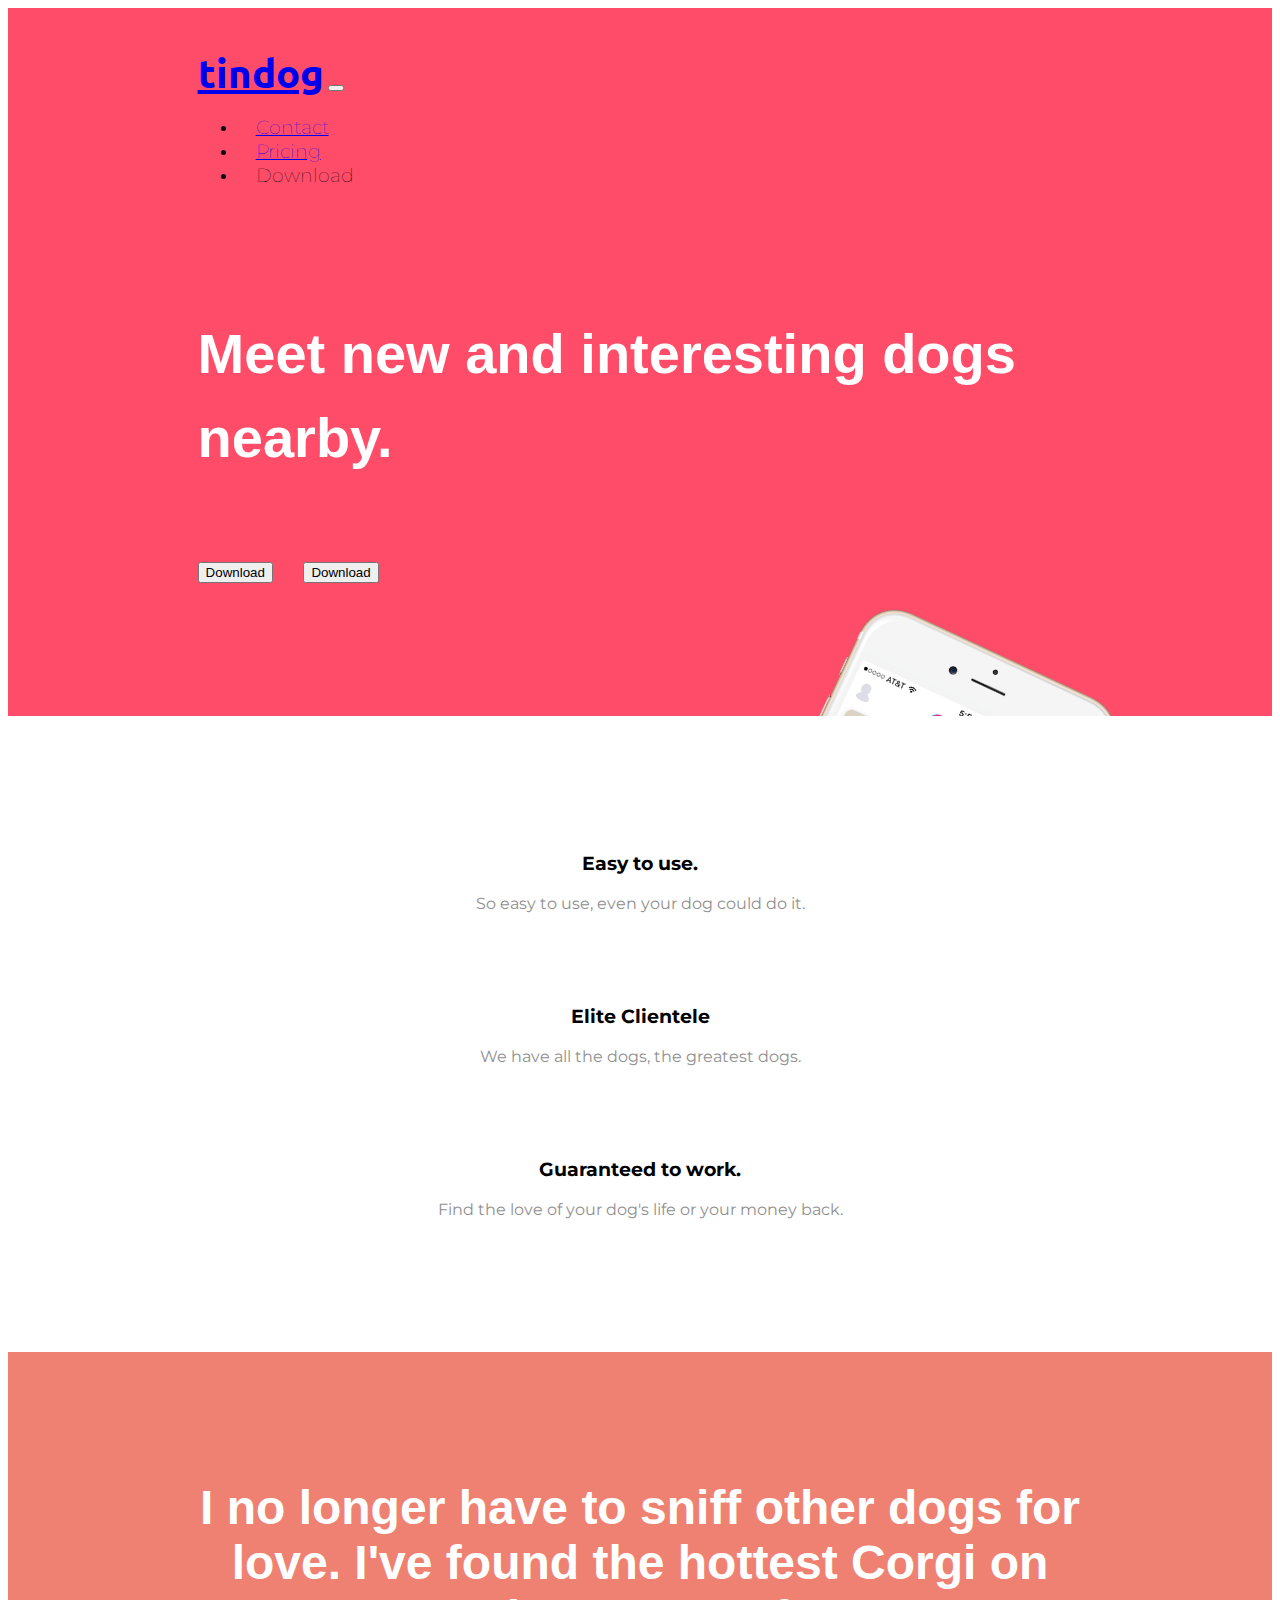
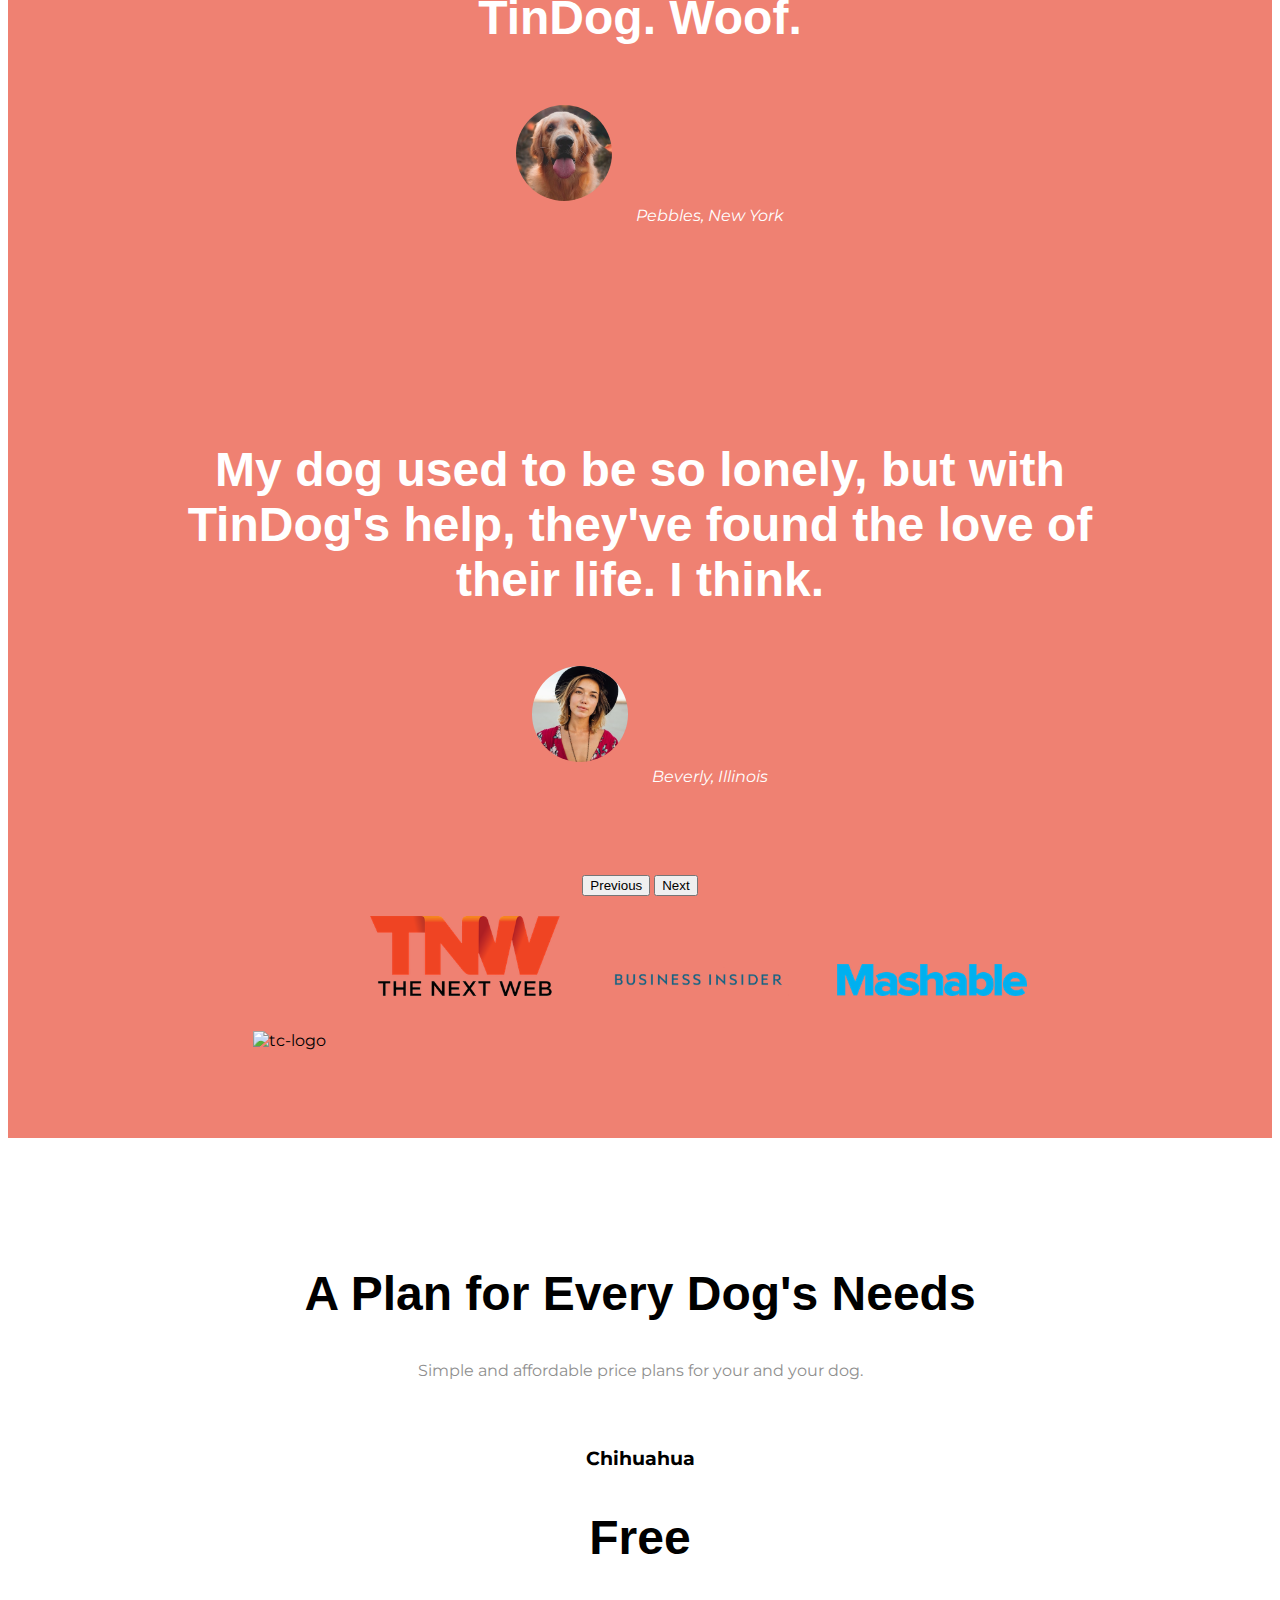
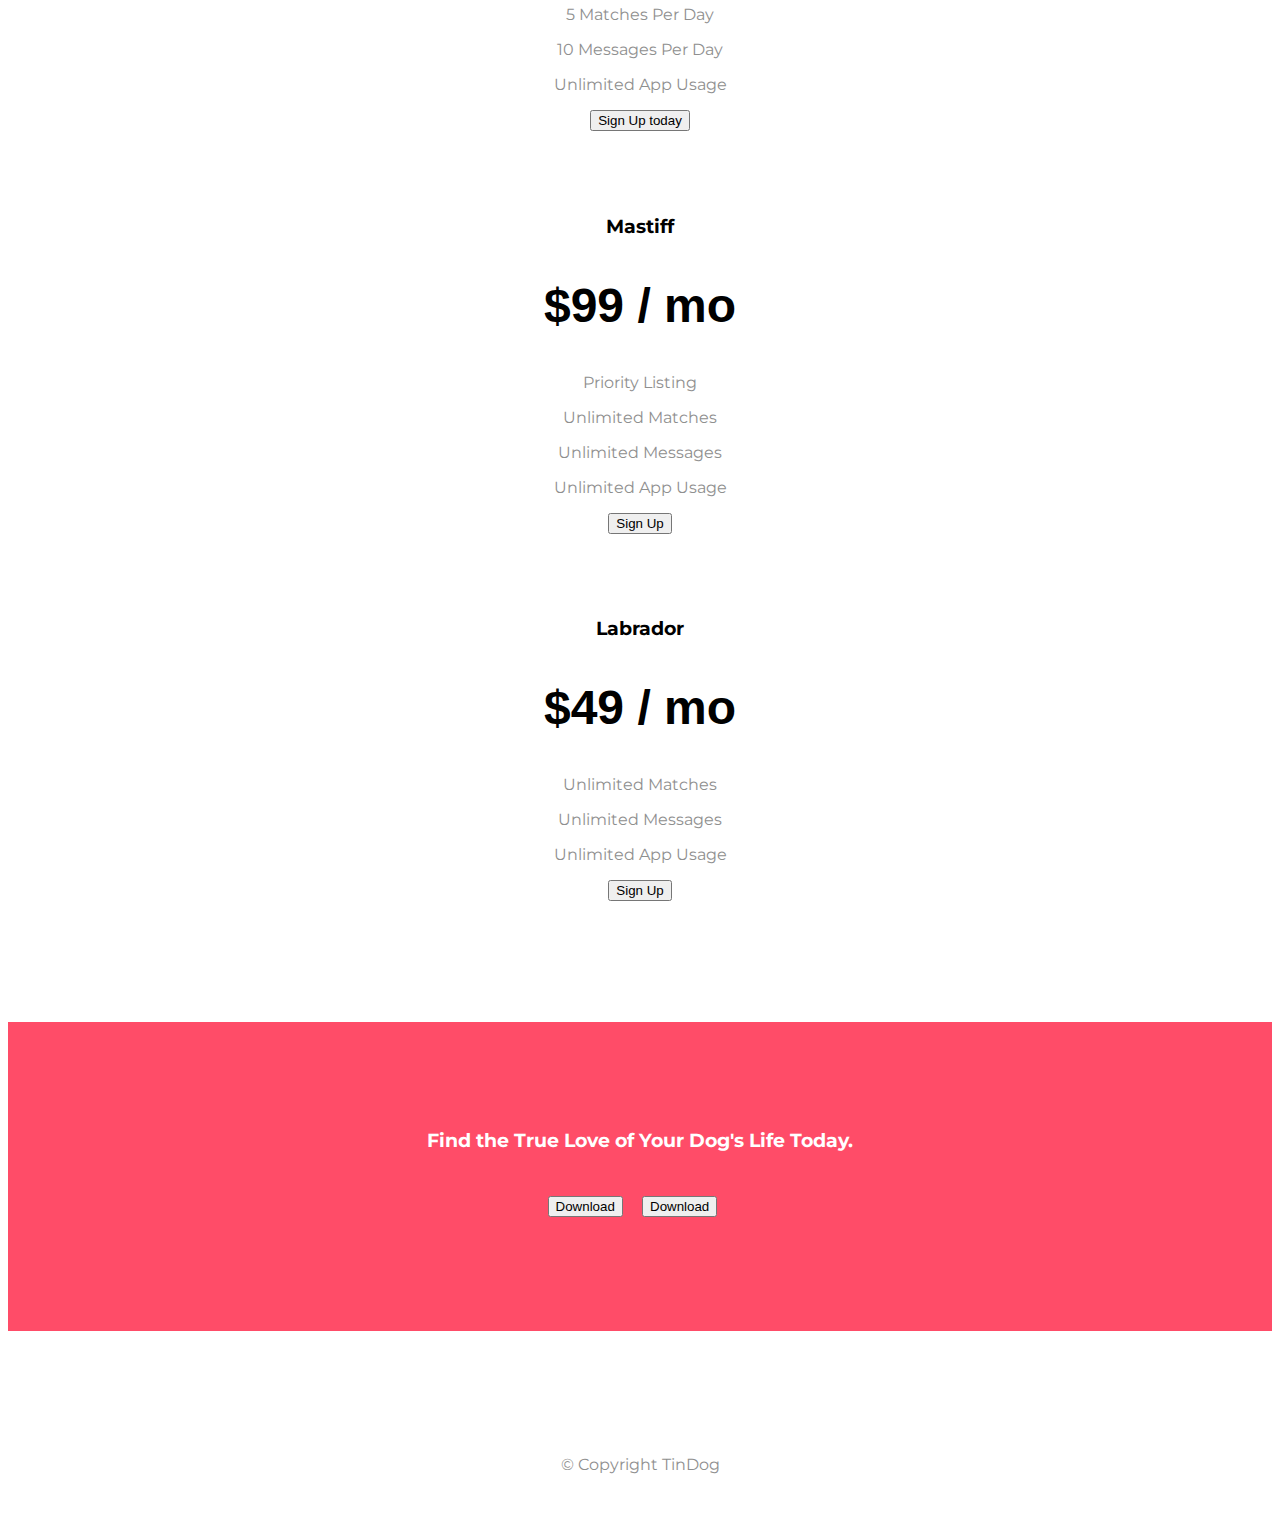
==== commit 5e545ba2: "implemented media queries for precise responsiveness" ====
--- a/TinDog-Start-master/index.html
+++ b/TinDog-Start-master/index.html
@@ -4,6 +4,9 @@
 <head>
   <meta charset="utf-8">
   <meta name="viewport" content="width=device-width, initial-scale=1">
+  <meta charset="UTF-8">
+  <meta http-equiv="X-UA-Compatible" content="IE=edge">
+  <meta name="viewport" content="width=device-width, initial-scale=1.0">
   <title>TinDog</title>
 
   <!-- Google Fonts -->
@@ -70,7 +73,7 @@
               class="fa-brands fa-google-play"></i>Download</button>
         </div>
 
-        <div class="col-lg-6">
+        <div class="col-lg-6 col-xs-12">
           <img class="iphone6" src="images/iphone6.png" alt="iphone-mockup">
         </div>
       </div>
@@ -207,25 +210,27 @@
         </div>
       </div>
     </div>
-    </div>
   </section>
 
 
   <!-- Call to Action -->
-
   <section id="cta">
 
     <h3>Find the True Love of Your Dog's Life Today.</h3>
-    <button type="button">Download</button>
-    <button type="button">Download</button>
+    <button type="button" class="btn btn-lg btn-dark downloadButton"> <i class="fa-brands fa-apple"></i>
+      Download</button>
+    <button type="button" class="btn btn-lg btn-outline-light downloadButton"> <i class="fa-brands fa-google-play"></i>
+      Download</button>
 
   </section>
 
 
   <!-- Footer -->
-
   <footer id="footer">
-
+    <i class="fa-brands fa-twitter social-media "></i>
+    <i class="fa-brands fa-facebook social-media"></i>
+    <i class="fa-brands fa-instagram social-media"></i>
+    <i class="fa-solid fa-envelope social-media"></i>
     <p>© Copyright TinDog</p>
 
   </footer>
--- a/TinDog-Start-master/css/styles.css
+++ b/TinDog-Start-master/css/styles.css
@@ -16,10 +16,11 @@
 }
 
 .container-fluid {
-    padding: 3% 15%;
+    padding: 3% 15% 7%;
+    /* padding: 3% 15% 7%; */
 }
 
-.apple {
+/* .appleStore {
     width: 25px;
     margin-bottom: 7px;
 }
@@ -27,10 +28,10 @@
 .playstore {
     width: 20px;
     margin-bottom: 5px;
-}
+} */
 
 
-/* Navigation Bar */
+/*! Navigation Bar */
 .navbar {
     padding-bottom: 4.5rem;
 }
@@ -51,26 +52,36 @@
     font-weight: lighter;
 }
 
-/* Buttons */
+/*! Buttons */
 .downloadButton {
     margin: 5% 3% 5% 0;
 }
 
-/* title image */
+/* ! title image */
 .iphone6 {
     transform: rotate(25deg);
     /* margin-top: 100px; */
-    width: 60%;
+    width: 22%;
+    right: 20%;
+
+    position: absolute;
+    /* z-index: -1; */
 }
 
-/* Features */
+#title {}
+
+/*! Features */
 #features {
+    background-color: white;
     padding: 7% 12%;
     text-align: center;
+    z-index: 1;
+    position: relative;
 }
 
 h3 {
     font-weight: bold;
+    font-family: "Montserrat";
 }
 
 .feature-box {
@@ -92,11 +103,10 @@
     transition-duration: 0.5s;
 }
 
-/* Testimonials */
+/*! Testimonials */
 
 #testimonials {
     background-color: #ef8172;
-
     text-align: center;
     color: white;
 }
@@ -119,11 +129,11 @@
 }
 
 /* Press */
-
 #press {
     background-color: #ef8172;
     text-align: center;
     padding-bottom: 3%;
+
 }
 
 .press-image {
@@ -139,4 +149,39 @@
 
 .pricing-column {
     padding: 3% 2%;
+}
+
+
+/* Media Query */
+@media (max-width:990px) {
+    .iphone6 {
+        position: static;
+        transform: rotate(0);
+        width: 45%
+    }
+
+    #title {
+        text-align: center;
+    }
+}
+
+
+/* Call to Action */
+
+#cta {
+    background-color: #ff4c68;
+    padding: 7% 30% 7%;
+    text-align: center;
+    color: white;
+}
+
+/* Footer */
+
+#footer {
+    text-align: center;
+    padding: 7% 15% 3%;
+}
+
+.social-media {
+    margin: 0 1% 2% 0;
 }